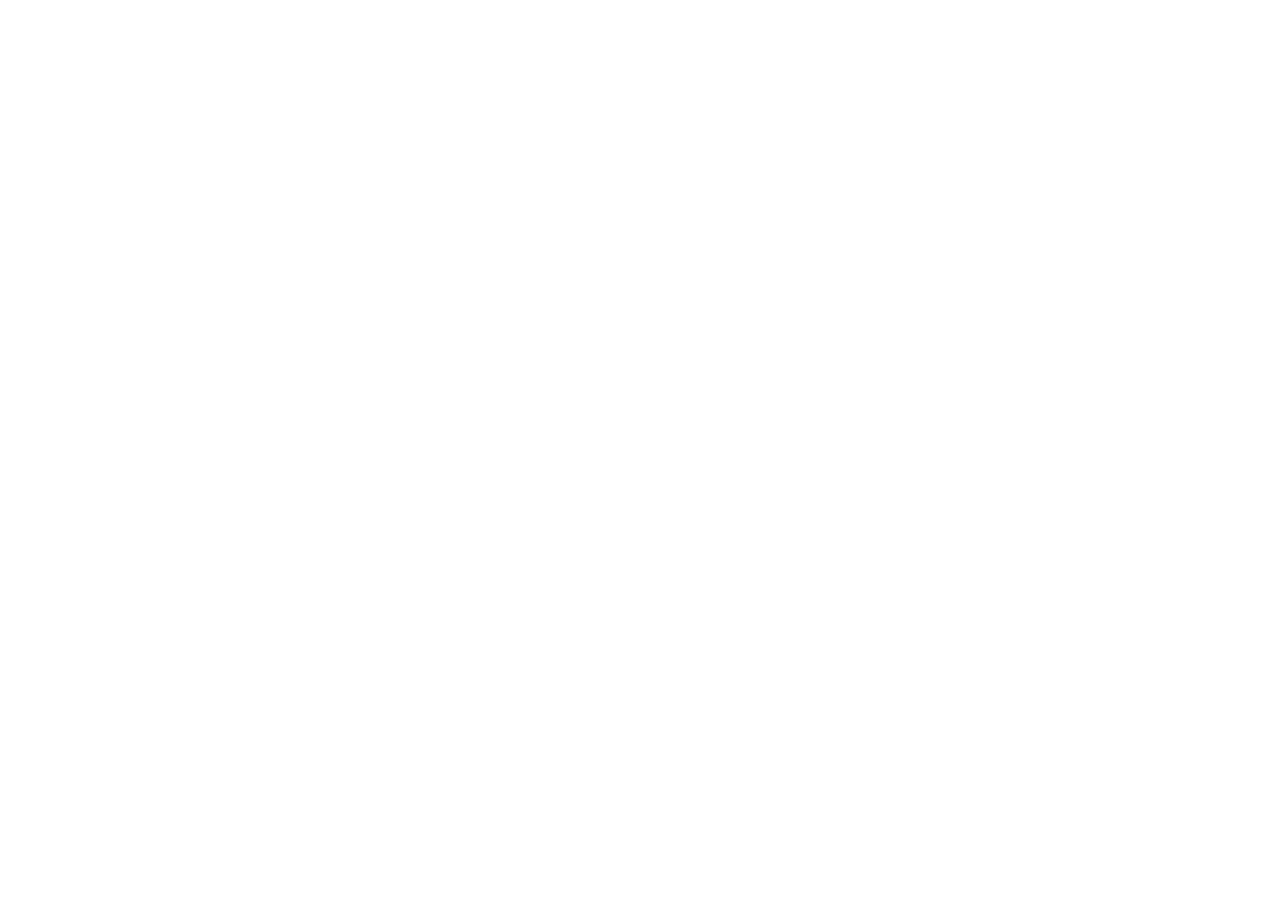
==== index.html @ c371622e "start" ====
<!DOCTYPE html>
<html lang="en">

<head>
  <meta charset="UTF-8">
  <meta name="viewport" content="width=device-width, initial-scale=1.0">
  <meta http-equiv="X-UA-Compatible" content="ie=edge">
  <title>Login</title>

  <!-- Google fonts -->
  <link href="https://fonts.googleapis.com/css?family=Poppins:400,500,600" rel="stylesheet">

  <!-- Fontawesome -->
  <link rel="stylesheet" href="css/font-awesome.min.css">

  <!-- Style -->
  <link rel="stylesheet" href="css/style.css">

</head>

<body>

</body>

</html>
---- css/style.css ----
/* RESET START */
*{
  -webkit-box-sizing: border-box;
          box-sizing: border-box;
}
body{
  margin: 0;
  color: #111;
  font: 400  12px/1 'Poppins', sans-serif;
  background-color: #fff;
}
h1, h2, h3, h4, h5, h6, p{
  margin: 0;
}
ul, ol{
  margin: 0;
  padding: 0;
  list-style: none;
}
a{
  color: #111;
}
a, a:hover{
  text-decoration: none;
}
img{
  max-width: 100%;
}
input, textarea, button{
  outline: none;
  border: none;
}
textarea{
  resize: vertical;
}
button{
  cursor: pointer;
}
label{
  margin-bottom: 0;
}
select, select:hover{
  color: inherit;
  background: #fff;
}
option, option:hover{
  color: inherit;
  background: #fff;
}
/* RESET END */

/* DEFAULT CLASSES START */

/* DEFAULT CLASSES END */

/* DEFAULT COMPONENT START */

/* DEFAULT COMPONENT END */

/* CUSTOM STYLE START*/

/* CUSTOM STYLE END*/
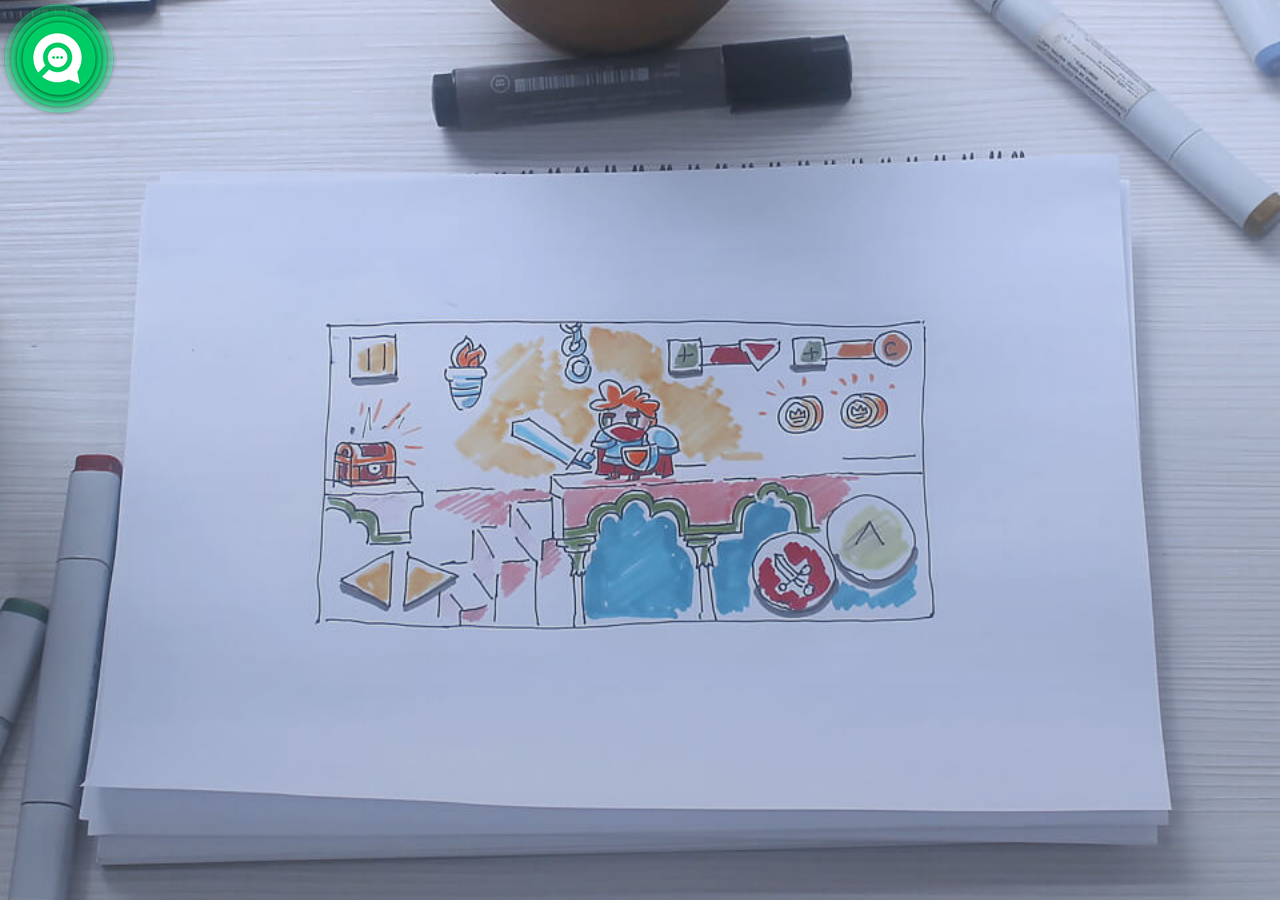
==== commit 211ff149: "то что успели до перерыва сделать ++ бэкграунд - адаптив" ====
--- a/index.html
+++ b/index.html
@@ -19,7 +19,13 @@
 </head>
 
 <body>
-
+<div class="form-wrapper">
+  <div class="logo">
+    <a href="">
+      <img src="img/logo.png" alt="">
+    </a>
+  </div>
+</div>
 </body>
 
 </html>--- a/css/style.css
+++ b/css/style.css
@@ -57,6 +57,10 @@
 
 /* DEFAULT COMPONENT END */
 
-/* CUSTOM STYLE START*/
-
+/* CUSTOM STYLE START */
+.form-wrapper{
+  background: url("../img/login-bg-960x960.jpg") no-repeat center;
+  background-size: cover;
+  height: 100vh;
+}
 /* CUSTOM STYLE END*/
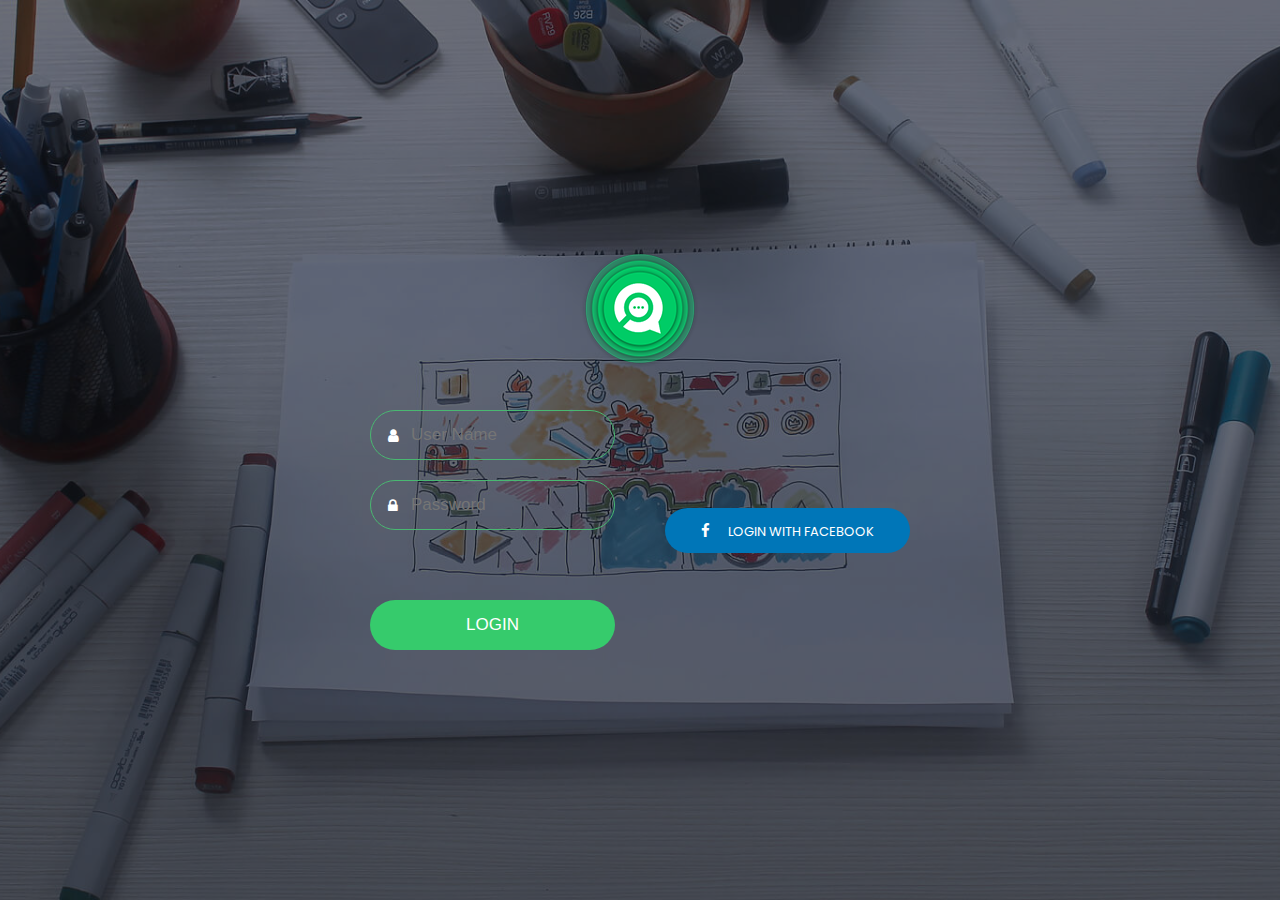
==== commit 52ae05c2: "update" ====
--- a/index.html
+++ b/index.html
@@ -24,8 +24,24 @@
     <a href="">
       <img src="img/logo.png" alt="">
     </a>
+  </div><!---->
+  <div class="user-auth-from">
+    <form action="">
+        <div class="input-group">
+      <label for="userName"><i class="fa fa-user"></i></label>
+      <input type="text" name="userName" class="form-control" id="userName" placeholder="User Name">
+    </div>
+    <div class="input-group">
+        <label for="userPassword"><i class="fa fa-lock"></i></label>
+        <input type="password" name="userPassword" class="form-control" id="userPassword" placeholder="Password">
+      </div>
+      <button class="btn btn-default full-width">Login</button>
+  </form>
+  <div class="other-auth-methods">
+    <a href="" class="btn btn-ic full-width btn-fb"><i class="fa fa-facebook"></i> Login with facebook</a>
   </div>
-</div>
+  </div><!--fa-google-plus-official-->
+</div><!--wrapepr-->
 </body>
 
 </html>--- a/css/style.css
+++ b/css/style.css
@@ -54,7 +54,73 @@
 /* DEFAULT CLASSES END */
 
 /* DEFAULT COMPONENT START */
+.input-group{
+  position: relative;
+  margin-bottom: 20px;
+}
 
+.form-control{
+  border: 1px solid #49b871;
+  height: 50px;
+  font-size: 17px;
+  color: rgba(255, 255, 255, .8);
+  background-color: transparent; /*прозрачній фон*/
+  border-radius: 30px;
+  width: 100%;
+  padding-left: 40px;
+  padding-right: 20px;
+}
+
+.input-group label{
+color: #fff;
+font-size: 15px;
+position: absolute;
+left: 18px;
+top: 50%;
+transform: translateY(-50%);
+
+}
+
+.btn{
+  display: inline-block;
+  font-size: 17px;
+  text-transform: uppercase;
+  font-weight: 500;
+  border-radius: 30px;
+  padding: 15px 50px;
+  text-align: center;
+}
+
+.btn.full-width{
+  width: 100%;
+}
+.btn.btn-default{
+  background-color: #36cb6c;
+  color: #fff;
+}
+.btn.btn-default:hover{
+  box-shadow: 0 3px 10px #36cb6c;
+  transition: all .2s linear;
+}
+.btn.btn-ic{
+  font-size: 13px;
+  font-weight: 400;
+  padding: 15px 20px;
+}
+.btn.btn-fb{
+  background-color:#0076b8 ;
+  color: #fff
+}
+.btn.btn-fb:hover{
+  box-shadow: 0 3px 10px #36cb6c;
+  transition: all .2s linear;
+}
+
+
+.btn.btn-ic .fa{
+  font-size:15px;
+  margin-right: 15px; 
+}
 /* DEFAULT COMPONENT END */
 
 /* CUSTOM STYLE START */
@@ -62,5 +128,61 @@
   background: url("../img/login-bg-960x960.jpg") no-repeat center;
   background-size: cover;
   height: 100vh;
+  box-shadow: 100vw 0 0 rgba(0,0,0,0.5) inset;
+  display: flex;
+  justify-content: center;
+  flex-direction: column;
+  align-items: center;
+  overflow-y: auto;
+  padding: 50px 0;
 }
+
+.user-auth-from{
+  max-width: 240px;
+  width: 100%;
+
+}
+
+.logo{
+  margin-bottom: 40px;
+}
+.user-auth-from form .btn{
+  margin-top:50px;
+}
+
 /* CUSTOM STYLE END*/
+/*Media*/
+@media(min-width:480px){
+  .user-auth-from{
+    max-width: 320px;
+  }
+}
+@media (min-width:600px){
+  .user-auth-from{
+    max-width: 480px;
+  }
+}
+
+@media(min-width: 992px){
+  .user-auth-from{
+    display: flex;
+    justify-content: center;
+    align-items: center;
+    max-width: 1000px;
+    width: 60vh;
+  }
+  .user-auth-from form{
+    width: 50%;
+  }
+  .other-auth-methods{
+    width: 50%;
+    margin-top: 0;
+    margin-left: 50px;
+  }
+}
+
+@media(min-width:1200px){
+  .form-wrapper{
+    background: url('../img/login-bg.jpg') no-repeat center / cover;
+  }
+}